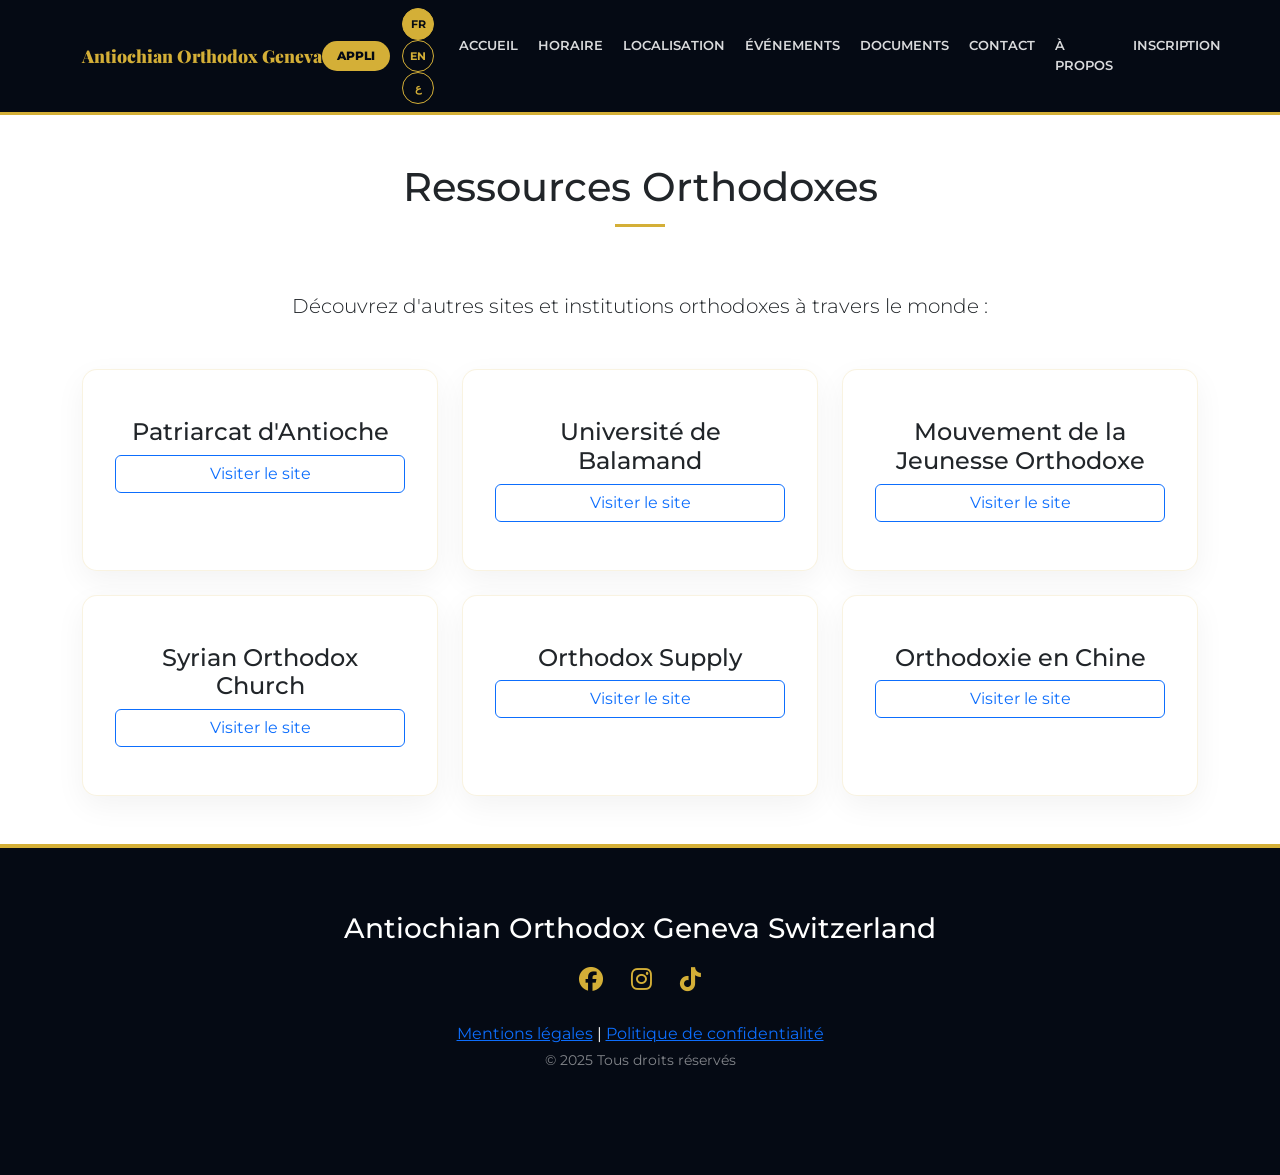
==== apropos.html @ 58ada9dd "feat: Implement PWA installation popup and localization updates - Added a PWA installation popup to " ====
<!DOCTYPE html>
<html lang="fr">
<head>
    <meta charset="UTF-8">
    <meta name="viewport" content="width=device-width, initial-scale=1.0">
    <title data-i18n="about-seo-title">À propos - Église Antiochian Orthodox Geneva Switzerland</title>
    <link href="https://cdn.jsdelivr.net/npm/bootstrap@5.3.2/dist/css/bootstrap.min.css" rel="stylesheet">
    <link rel="stylesheet" href="https://cdnjs.cloudflare.com/ajax/libs/font-awesome/6.4.2/css/all.min.css">
    <link rel="stylesheet" href="style.css">
    <meta name="apple-mobile-web-app-capable" content="yes">
    <meta name="apple-mobile-web-app-status-bar-style" content="black-translucent">
    <meta name="apple-mobile-web-app-title" content="Antioch GVA">
    <link rel="apple-touch-icon" href="logo.png">
    <link rel="apple-touch-startup-image" href="logo.png">
    <link rel="manifest" href="manifest.json">
</head>
<body>
    <div id="installPopup" class="install-popup">
        <div class="popup-content">
            <span class="popup-close" id="closePopup">&times;</span>
            <img src="logo.png" alt="Logo" class="popup-icon">
            <h2 class="popup-title" data-i18n="popup-title">Installer l'application</h2>
            <p class="popup-text" data-i18n="popup-text">Installez l'appli sur votre écran d'accueil...</p>
            <button class="btn-install-now" id="startInstall" data-i18n="popup-btn">Installer maintenant</button>
        </div>
    </div>
<!-- Navbar -->
<nav class="navbar navbar-expand-lg navbar-dark sticky-top">
    <div class="container">
        <a class="navbar-brand" href="index.html" data-i18n="nav-brand">Antiochian Orthodox <span class="d-none d-sm-inline">Geneva</span></a>
        <div class="nav-controls">
            <button id="btnInstall" class="btn-install-app" data-i18n="install-btn">Appli</button>
            <div class="lang-switcher">
                <button class="lang-btn active-lang" id="btn-fr" onclick="setLang('fr')">FR</button>
                <button class="lang-btn" id="btn-en" onclick="setLang('en')">EN</button>
                <button class="lang-btn" id="btn-ar" onclick="setLang('ar')">ع</button>
            </div>
        </div>
        <button class="navbar-toggler" type="button" data-bs-toggle="collapse" data-bs-target="#navbarMenu">
            <span class="navbar-toggler-icon"></span>
        </button>
        <div class="collapse navbar-collapse" id="navbarMenu">
            <ul class="navbar-nav ms-auto">
                <li class="nav-item"><a class="nav-link" href="index.html" data-i18n="nav-home">Accueil</a></li>
                <li class="nav-item"><a class="nav-link" href="horaire.html" data-i18n="nav-schedule">Horaire</a></li>
                <li class="nav-item"><a class="nav-link" href="localisation.html" data-i18n="nav-location">Localisation</a></li>
                <li class="nav-item"><a class="nav-link" href="evenement.html" data-i18n="nav-events">Événements</a></li>
                <li class="nav-item"><a class="nav-link" href="documents.php" data-i18n="nav-docs">Documents</a></li>
                <li class="nav-item"><a class="nav-link" href="contact.html" data-i18n="nav-contact">Contact</a></li>
                <li class="nav-item"><a class="nav-link" href="apropos.html" data-i18n="nav-about">À propos</a></li>
                <li class="nav-item"><a class="nav-link" href="InscrivezVous.html" data-i18n="nav-register">Inscription</a></li>
            </ul>
        </div>
    </div>
</nav>

    <main class="container py-5">
        <h1 class="text-center section-title" data-i18n="about-title">Ressources Orthodoxes</h1>
        <p class="text-center mb-5 lead" data-i18n="about-subtitle">Découvrez d'autres sites et institutions orthodoxes à travers le monde :</p>

        <div class="row g-4 justify-content-center">
            <div class="col-12 col-md-6 col-lg-4">
                <div class="info-card text-center">
                    <h4 data-i18n="about-link1">Patriarcat d'Antioche</h4>
                    <a href="https://www.antiochian.org/home" target="_blank" class="btn btn-outline-primary w-100" data-i18n="about-visit">Visiter le site</a>
                </div>
            </div>
            <div class="col-12 col-md-6 col-lg-4">
                <div class="info-card text-center">
                    <h4 data-i18n="about-link2">Université de Balamand</h4>
                    <a href="https://www.balamand.edu.lb/home/Pages/default.aspx" target="_blank" class="btn btn-outline-primary w-100" data-i18n="about-visit">Visiter le site</a>
                </div>
            </div>
            <div class="col-12 col-md-6 col-lg-4">
                <div class="info-card text-center">
                    <h4 data-i18n="about-link3">Mouvement de la Jeunesse Orthodoxe</h4>
                    <a href="http://www.ortmtlb.org.lb/" target="_blank" class="btn btn-outline-primary w-100" data-i18n="about-visit">Visiter le site</a>
                </div>
            </div>
            <div class="col-12 col-md-6 col-lg-4">
                <div class="info-card text-center">
                    <h4 data-i18n="about-link4">Syrian Orthodox Church</h4>
                    <a href="https://syrianorthodoxchurch.org/" target="_blank" class="btn btn-outline-primary w-100" data-i18n="about-visit">Visiter le site</a>
                </div>
            </div>
            <div class="col-12 col-md-6 col-lg-4">
                <div class="info-card text-center">
                    <h4 data-i18n="about-link5">Orthodox Supply</h4>
                    <a href="https://orthodoxsupply.com/" target="_blank" class="btn btn-outline-primary w-100" data-i18n="about-visit">Visiter le site</a>
                </div>
            </div>
            <div class="col-12 col-md-6 col-lg-4">
                <div class="info-card text-center">
                    <h4 data-i18n="about-link6">Orthodoxie en Chine</h4>
                    <a href="http://www.chinese.orthodoxy.ru/ENGLISH/chinaE.htm" target="_blank" class="btn btn-outline-primary w-100" data-i18n="about-visit">Visiter le site</a>
                </div>
            </div>
        </div>
    </main>

<footer class="text-center">
    <div class="container">
        <div class="row">
            <div class="col-12 mb-4">
                <h3 class="text-white mb-3" data-i18n="footer-title">Antiochian Orthodox Geneva Switzerland</h3>
                <div class="social-icons">
                    <a href="https://m.facebook.com/share/p/16q4RCaz4V/?mibextid=wwXIfr&wtsid=rdr_0NXitAsiyx5FxvxpR" target="_blank"><i class="fab fa-facebook"></i></a>
                    <a href="https://www.instagram.com/antioch_geneve?igsh=ZjM0MW9qY2VpeDNh" target="_blank"><i class="fab fa-instagram"></i></a>
                    <a href="https://www.tiktok.com/@user1045672728666" target="_blank"><i class="fab fa-tiktok"></i></a>
                </div>
            </div>
            <div class="col-12 mb-4">
                <p class="mb-1">
                    <a href="mentions-legales.html" data-i18n="footer-legal">Mentions légales</a> |
                    <a href="politique-confidentialite.html" data-i18n="footer-privacy">Politique de confidentialité</a>
                </p>
                <p class="small text-white-50" data-i18n="footer-copyright">&copy; 2025 Tous droits réservés</p>
            </div>
        </div>
    </div>
</footer>

<script src="https://cdn.jsdelivr.net/npm/bootstrap@5.3.2/dist/js/bootstrap.bundle.min.js"></script>
<script src="script.js"></script>
    <script>
      if ('serviceWorker' in navigator) {
        navigator.serviceWorker.register('sw.js');
      }
    </script>
</body>
</html>
---- style.css ----
@import url('https://fonts.googleapis.com/css2?family=Montserrat:wght@300;400;700;900&family=Playfair+Display:wght@400;700;900&display=swap');

:root {
    --primary-color: #050a14;
    --gold-color: #D4AF37;
    --gold-bright: #FFD700;
    --ivory-bg: #fdfaf5;
    --text-dark: #1a1a1a;
    --transition-3d: all 0.2s ease;
}

/* ===== Curseur Royal ===== */
body, a, button, .nav-link, .btn {
    cursor: url('data:image/svg+xml;utf8,<svg xmlns="http://www.w3.org/2000/svg" width="20" height="20" viewBox="0 0 24 24" fill="%23D4AF37"><path d="M11 2h2v7h7v2h-7v11h-2v-11h-7v-2h7V2z"/></svg>'), auto !important;
}

body {
    background-color: #ffffff;
    font-family: 'Montserrat', sans-serif;
    margin: 0; padding: 0;
}

/* ===== Navigation de Luxe (Fixe et Stable) ===== */
.navbar {
    background: var(--primary-color) !important;
    border-bottom: 3px solid var(--gold-color);
    padding: 0.5rem 0;
    min-height: 85px;
    z-index: 1000;
}

.navbar .container {
    display: flex;
    align-items: center;
    justify-content: space-between;
}

.navbar-brand {
    color: var(--gold-color) !important;
    font-family: 'Playfair Display', serif;
    font-weight: 900;
    font-size: 1.1rem;
    margin: 0;
    line-height: 1.2;
    max-width: 50%;
}

/* Contrôles (Langue & Installation) toujours visibles */
.nav-controls {
    display: flex;
    align-items: center;
    gap: 12px;
    order: 2;
    margin-left: auto;
    margin-right: 15px;
}

.lang-btn {
    background: transparent;
    border: 1.5px solid var(--gold-color);
    color: var(--gold-color) !important;
    border-radius: 50%;
    width: 32px; height: 32px;
    font-size: 0.7rem; font-weight: 700;
    display: flex; align-items: center; justify-content: center;
    transition: all 0.2s ease;
    cursor: pointer;
}

.lang-btn.active-lang {
    background: var(--gold-color);
    color: var(--primary-color) !important;
}

/* ===== Pop-up d'Installation PWA ===== */
.install-popup {
    display: none;
    position: fixed;
    top: 0; left: 0; width: 100%; height: 100%;
    background: rgba(5, 10, 20, 0.85);
    backdrop-filter: blur(8px);
    z-index: 2000;
    align-items: center;
    justify-content: center;
    padding: 20px;
}

.popup-content {
    background: white;
    width: 100%;
    max-width: 450px;
    border-radius: 25px;
    padding: 2.5rem;
    position: relative;
    text-align: center;
    box-shadow: 0 30px 60px rgba(0,0,0,0.5);
    animation: popupFade 0.4s ease;
}

@keyframes popupFade { from { opacity: 0; transform: scale(0.9); } to { opacity: 1; transform: scale(1); } }

.popup-close {
    position: absolute;
    top: 20px; right: 20px;
    font-size: 1.5rem;
    color: #ccc;
    cursor: pointer;
    transition: 0.2s;
}

.popup-close:hover { color: var(--gold-color); }

.popup-icon {
    width: 80px; height: 80px;
    border-radius: 20px;
    margin-bottom: 1.5rem;
    box-shadow: 0 10px 20px rgba(0,0,0,0.1);
}

.popup-title { font-family: 'Playfair Display', serif; font-weight: 800; margin-bottom: 1rem; color: var(--primary-color); }

.popup-text { font-size: 0.95rem; color: #555; line-height: 1.6; margin-bottom: 2rem; }

.btn-install-now {
    background: var(--primary-color);
    color: var(--gold-color);
    border: none;
    border-radius: 50px;
    padding: 1rem 2rem;
    font-weight: 800;
    text-transform: uppercase;
    width: 100%;
    transition: 0.3s;
}

.btn-install-now:hover { background: var(--gold-color); color: var(--primary-color); transform: translateY(-3px); }

/* Menu Uniforme */
.btn-install-app {
    background: var(--gold-color) !important;
    color: var(--primary-color) !important;
    border: none;
    border-radius: 50px;
    padding: 6px 15px;
    font-size: 0.75rem;
    font-weight: 800;
    text-transform: uppercase;
    display: block !important; /* Toujours visible comme demandé */
}

.navbar-toggler { order: 3; border-color: rgba(212, 175, 55, 0.5) !important; }

.navbar-collapse {
    order: 4;
    width: 100%;
}

.nav-link {
    color: rgba(255,255,255,0.85) !important;
    font-size: 0.82rem;
    font-weight: 600;
    text-transform: uppercase;
    padding: 12px 10px !important;
    transition: 0.2s;
}

.nav-link.active { color: var(--gold-color) !important; }

/* ===== Carrousel (Restauré EXACTEMENT comme avant) ===== */
.carousel {
    background: #000;
    border-bottom: 4px solid var(--gold-color);
}

.carousel-item img {
    height: 600px;
    object-fit: contain;
    width: 100%;
    background: #000;
}

@media (max-width: 768px) {
    .carousel-item img { height: 350px; }
    .navbar-brand { font-size: 0.9rem; }
}

/* ===== Info Cards 3D Léger ===== */
.info-card {
    background: #fff;
    border-radius: 15px;
    padding: 3rem 2rem;
    border: 1px solid rgba(212, 175, 55, 0.15);
    transition: var(--transition-3d);
    height: 100%;
    transform-style: preserve-3d;
    box-shadow: 0 10px 30px rgba(0,0,0,0.05);
}

.info-card:hover { transform: translateY(-5px) rotateX(4deg) rotateY(-4deg); border-color: var(--gold-color); }

/* Formulaires Inscription / Contact */
.registration-container, .bg-white.p-4.p-md-5.rounded.shadow-sm.border {
    background: var(--ivory-bg) !important;
    border: 1px solid rgba(212, 175, 55, 0.2) !important;
    border-radius: 20px !important;
}

.section-title { text-align: center; margin-bottom: 4rem; position: relative; padding-bottom: 1rem; }
.section-title::after { content: ''; position: absolute; bottom: 0; left: 50%; transform: translateX(-50%); width: 50px; height: 3px; background: var(--gold-color); }

footer { background: var(--primary-color) !important; border-top: 4px solid var(--gold-color); padding: 4rem 0; color: white; }
.social-icons a { font-size: 1.5rem; margin: 0 12px; color: var(--gold-color) !important; }
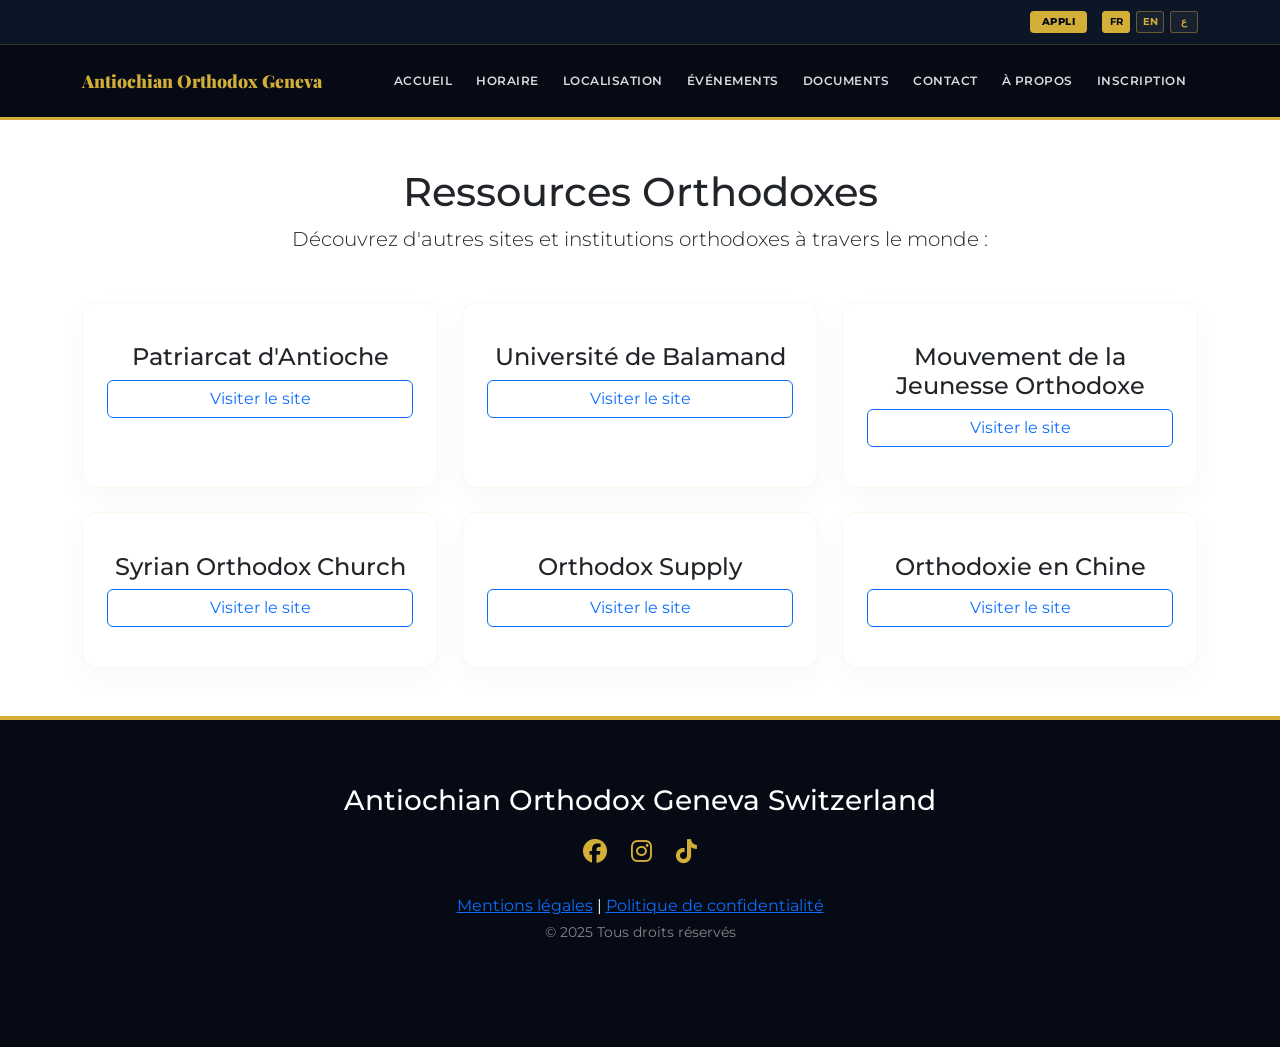
==== commit 276f5db8: "fix: Update service worker cache version and improve fetch strategy; enhance installation popup text" ====
--- a/apropos.html
+++ b/apropos.html
@@ -15,6 +15,16 @@
     <link rel="manifest" href="manifest.json">
 </head>
 <body>
+    <div class="utility-bar">
+        <div class="container">
+            <button id="btnInstall" class="btn-install-app" data-i18n="install-btn">Appli</button>
+            <div class="lang-switcher">
+                <button class="lang-btn active-lang" id="btn-fr" onclick="setLang('fr')">FR</button>
+                <button class="lang-btn" id="btn-en" onclick="setLang('en')">EN</button>
+                <button class="lang-btn" id="btn-ar" onclick="setLang('ar')">ع</button>
+            </div>
+        </div>
+    </div>
     <div id="installPopup" class="install-popup">
         <div class="popup-content">
             <span class="popup-close" id="closePopup">&times;</span>
@@ -28,14 +38,6 @@
 <nav class="navbar navbar-expand-lg navbar-dark sticky-top">
     <div class="container">
         <a class="navbar-brand" href="index.html" data-i18n="nav-brand">Antiochian Orthodox <span class="d-none d-sm-inline">Geneva</span></a>
-        <div class="nav-controls">
-            <button id="btnInstall" class="btn-install-app" data-i18n="install-btn">Appli</button>
-            <div class="lang-switcher">
-                <button class="lang-btn active-lang" id="btn-fr" onclick="setLang('fr')">FR</button>
-                <button class="lang-btn" id="btn-en" onclick="setLang('en')">EN</button>
-                <button class="lang-btn" id="btn-ar" onclick="setLang('ar')">ع</button>
-            </div>
-        </div>
         <button class="navbar-toggler" type="button" data-bs-toggle="collapse" data-bs-target="#navbarMenu">
             <span class="navbar-toggler-icon"></span>
         </button>
--- a/style.css
+++ b/style.css
@@ -2,10 +2,10 @@
 
 :root {
     --primary-color: #050a14;
+    --primary-light: #0d1626;
     --gold-color: #D4AF37;
     --gold-bright: #FFD700;
     --ivory-bg: #fdfaf5;
-    --text-dark: #1a1a1a;
     --transition-3d: all 0.2s ease;
 }
 
@@ -14,25 +14,63 @@
     cursor: url('data:image/svg+xml;utf8,<svg xmlns="http://www.w3.org/2000/svg" width="20" height="20" viewBox="0 0 24 24" fill="%23D4AF37"><path d="M11 2h2v7h7v2h-7v11h-2v-11h-7v-2h7V2z"/></svg>'), auto !important;
 }
 
-body {
-    background-color: #ffffff;
-    font-family: 'Montserrat', sans-serif;
-    margin: 0; padding: 0;
+body { background-color: #ffffff; font-family: 'Montserrat', sans-serif; margin: 0; padding: 0; }
+
+/* ===== BARRE D'UTILITAIRES (TOP BAR) - TOUJOURS PRÉSENTE ===== */
+.utility-bar {
+    background: var(--primary-light);
+    border-bottom: 1px solid rgba(212, 175, 55, 0.2);
+    padding: 8px 0;
+    min-height: 45px;
+    display: flex;
+    align-items: center;
 }
 
-/* ===== Navigation de Luxe (Fixe et Stable) ===== */
+.utility-bar .container {
+    display: flex;
+    justify-content: flex-end;
+    align-items: center;
+    gap: 15px;
+}
+
+.btn-install-app {
+    background: var(--gold-color);
+    color: var(--primary-color) !important;
+    border: none;
+    border-radius: 4px;
+    padding: 3px 12px;
+    font-size: 0.65rem;
+    font-weight: 800;
+    text-transform: uppercase;
+    letter-spacing: 0.5px;
+    transition: 0.3s;
+    text-decoration: none;
+}
+
+.btn-install-app:hover { background: white; transform: translateY(-1px); }
+
+.lang-switcher { display: flex; gap: 6px; }
+
+.lang-btn {
+    background: rgba(255,255,255,0.05);
+    border: 1px solid rgba(212, 175, 55, 0.4);
+    color: var(--gold-color) !important;
+    border-radius: 3px;
+    width: 28px; height: 22px;
+    font-size: 0.6rem; font-weight: 700;
+    display: flex; align-items: center; justify-content: center;
+    transition: 0.2s;
+    cursor: pointer;
+}
+
+.lang-btn.active-lang { background: var(--gold-color); color: var(--primary-color) !important; border-color: var(--gold-color); }
+
+/* ===== MENU DE NAVIGATION PRINCIPAL ===== */
 .navbar {
     background: var(--primary-color) !important;
     border-bottom: 3px solid var(--gold-color);
-    padding: 0.5rem 0;
-    min-height: 85px;
-    z-index: 1000;
-}
-
-.navbar .container {
-    display: flex;
-    align-items: center;
-    justify-content: space-between;
+    min-height: 75px;
+    padding: 0;
 }
 
 .navbar-brand {
@@ -40,46 +78,27 @@
     font-family: 'Playfair Display', serif;
     font-weight: 900;
     font-size: 1.1rem;
-    margin: 0;
-    line-height: 1.2;
-    max-width: 50%;
 }
 
-/* Contrôles (Langue & Installation) toujours visibles */
-.nav-controls {
-    display: flex;
-    align-items: center;
-    gap: 12px;
-    order: 2;
-    margin-left: auto;
-    margin-right: 15px;
+.nav-link {
+    color: rgba(255,255,255,0.85) !important;
+    font-size: 0.75rem;
+    font-weight: 600;
+    text-transform: uppercase;
+    padding: 10px 12px !important;
+    letter-spacing: 0.5px;
 }
 
-.lang-btn {
-    background: transparent;
-    border: 1.5px solid var(--gold-color);
-    color: var(--gold-color) !important;
-    border-radius: 50%;
-    width: 32px; height: 32px;
-    font-size: 0.7rem; font-weight: 700;
-    display: flex; align-items: center; justify-content: center;
-    transition: all 0.2s ease;
-    cursor: pointer;
-}
-
-.lang-btn.active-lang {
-    background: var(--gold-color);
-    color: var(--primary-color) !important;
-}
+.nav-link.active { color: var(--gold-color) !important; }
 
 /* ===== Pop-up d'Installation PWA ===== */
 .install-popup {
     display: none;
     position: fixed;
     top: 0; left: 0; width: 100%; height: 100%;
-    background: rgba(5, 10, 20, 0.85);
-    backdrop-filter: blur(8px);
-    z-index: 2000;
+    background: rgba(5, 10, 20, 0.9);
+    backdrop-filter: blur(10px);
+    z-index: 9999;
     align-items: center;
     justify-content: center;
     padding: 20px;
@@ -87,126 +106,32 @@
 
 .popup-content {
     background: white;
-    width: 100%;
-    max-width: 450px;
-    border-radius: 25px;
+    width: 100%; max-width: 400px;
+    border-radius: 20px;
     padding: 2.5rem;
     position: relative;
     text-align: center;
     box-shadow: 0 30px 60px rgba(0,0,0,0.5);
-    animation: popupFade 0.4s ease;
 }
 
-@keyframes popupFade { from { opacity: 0; transform: scale(0.9); } to { opacity: 1; transform: scale(1); } }
-
-.popup-close {
-    position: absolute;
-    top: 20px; right: 20px;
-    font-size: 1.5rem;
-    color: #ccc;
-    cursor: pointer;
-    transition: 0.2s;
+.popup-close { position: absolute; top: 15px; right: 15px; font-size: 1.5rem; color: #ccc; cursor: pointer; }
+.popup-icon { width: 70px; height: 70px; border-radius: 15px; margin-bottom: 1.5rem; }
+.popup-title { font-family: 'Playfair Display', serif; font-weight: 800; color: var(--primary-color); margin-bottom: 1rem; }
+.popup-text { font-size: 0.85rem; color: #555; line-height: 1.6; margin-bottom: 2rem; }
+.btn-install-now {
+    background: var(--primary-color); color: var(--gold-color); border: none; border-radius: 50px;
+    padding: 0.8rem 2rem; font-weight: 800; text-transform: uppercase; width: 100%; transition: 0.3s;
 }
 
-.popup-close:hover { color: var(--gold-color); }
-
-.popup-icon {
-    width: 80px; height: 80px;
-    border-radius: 20px;
-    margin-bottom: 1.5rem;
-    box-shadow: 0 10px 20px rgba(0,0,0,0.1);
+@media (max-width: 991px) {
+    .utility-bar .container { justify-content: center; gap: 20px; }
+    .navbar-brand { font-size: 0.95rem; }
+    .navbar-collapse { background: var(--primary-color); padding: 20px; margin-top: 10px; border-radius: 10px; }
 }
 
-.popup-title { font-family: 'Playfair Display', serif; font-weight: 800; margin-bottom: 1rem; color: var(--primary-color); }
-
-.popup-text { font-size: 0.95rem; color: #555; line-height: 1.6; margin-bottom: 2rem; }
-
-.btn-install-now {
-    background: var(--primary-color);
-    color: var(--gold-color);
-    border: none;
-    border-radius: 50px;
-    padding: 1rem 2rem;
-    font-weight: 800;
-    text-transform: uppercase;
-    width: 100%;
-    transition: 0.3s;
-}
-
-.btn-install-now:hover { background: var(--gold-color); color: var(--primary-color); transform: translateY(-3px); }
-
-/* Menu Uniforme */
-.btn-install-app {
-    background: var(--gold-color) !important;
-    color: var(--primary-color) !important;
-    border: none;
-    border-radius: 50px;
-    padding: 6px 15px;
-    font-size: 0.75rem;
-    font-weight: 800;
-    text-transform: uppercase;
-    display: block !important; /* Toujours visible comme demandé */
-}
-
-.navbar-toggler { order: 3; border-color: rgba(212, 175, 55, 0.5) !important; }
-
-.navbar-collapse {
-    order: 4;
-    width: 100%;
-}
-
-.nav-link {
-    color: rgba(255,255,255,0.85) !important;
-    font-size: 0.82rem;
-    font-weight: 600;
-    text-transform: uppercase;
-    padding: 12px 10px !important;
-    transition: 0.2s;
-}
-
-.nav-link.active { color: var(--gold-color) !important; }
-
-/* ===== Carrousel (Restauré EXACTEMENT comme avant) ===== */
-.carousel {
-    background: #000;
-    border-bottom: 4px solid var(--gold-color);
-}
-
-.carousel-item img {
-    height: 600px;
-    object-fit: contain;
-    width: 100%;
-    background: #000;
-}
-
-@media (max-width: 768px) {
-    .carousel-item img { height: 350px; }
-    .navbar-brand { font-size: 0.9rem; }
-}
-
-/* ===== Info Cards 3D Léger ===== */
-.info-card {
-    background: #fff;
-    border-radius: 15px;
-    padding: 3rem 2rem;
-    border: 1px solid rgba(212, 175, 55, 0.15);
-    transition: var(--transition-3d);
-    height: 100%;
-    transform-style: preserve-3d;
-    box-shadow: 0 10px 30px rgba(0,0,0,0.05);
-}
-
-.info-card:hover { transform: translateY(-5px) rotateX(4deg) rotateY(-4deg); border-color: var(--gold-color); }
-
-/* Formulaires Inscription / Contact */
-.registration-container, .bg-white.p-4.p-md-5.rounded.shadow-sm.border {
-    background: var(--ivory-bg) !important;
-    border: 1px solid rgba(212, 175, 55, 0.2) !important;
-    border-radius: 20px !important;
-}
-
-.section-title { text-align: center; margin-bottom: 4rem; position: relative; padding-bottom: 1rem; }
-.section-title::after { content: ''; position: absolute; bottom: 0; left: 50%; transform: translateX(-50%); width: 50px; height: 3px; background: var(--gold-color); }
-
-footer { background: var(--primary-color) !important; border-top: 4px solid var(--gold-color); padding: 4rem 0; color: white; }
-.social-icons a { font-size: 1.5rem; margin: 0 12px; color: var(--gold-color) !important; }
+/* Autres styles */
+.info-card { background: #fff; border-radius: 15px; padding: 2.5rem 1.5rem; border: 1px solid rgba(212, 175, 55, 0.1); height: 100%; box-shadow: 0 10px 30px rgba(0,0,0,0.03); }
+.carousel-item img { height: 600px; object-fit: contain; background: #000; }
+@media (max-width: 768px) { .carousel-item img { height: 350px; } }
+footer { background: var(--primary-color) !important; padding: 4rem 0; border-top: 4px solid var(--gold-color); color: white; }
+.social-icons a { font-size: 1.5rem; margin: 0 10px; color: var(--gold-color) !important; }
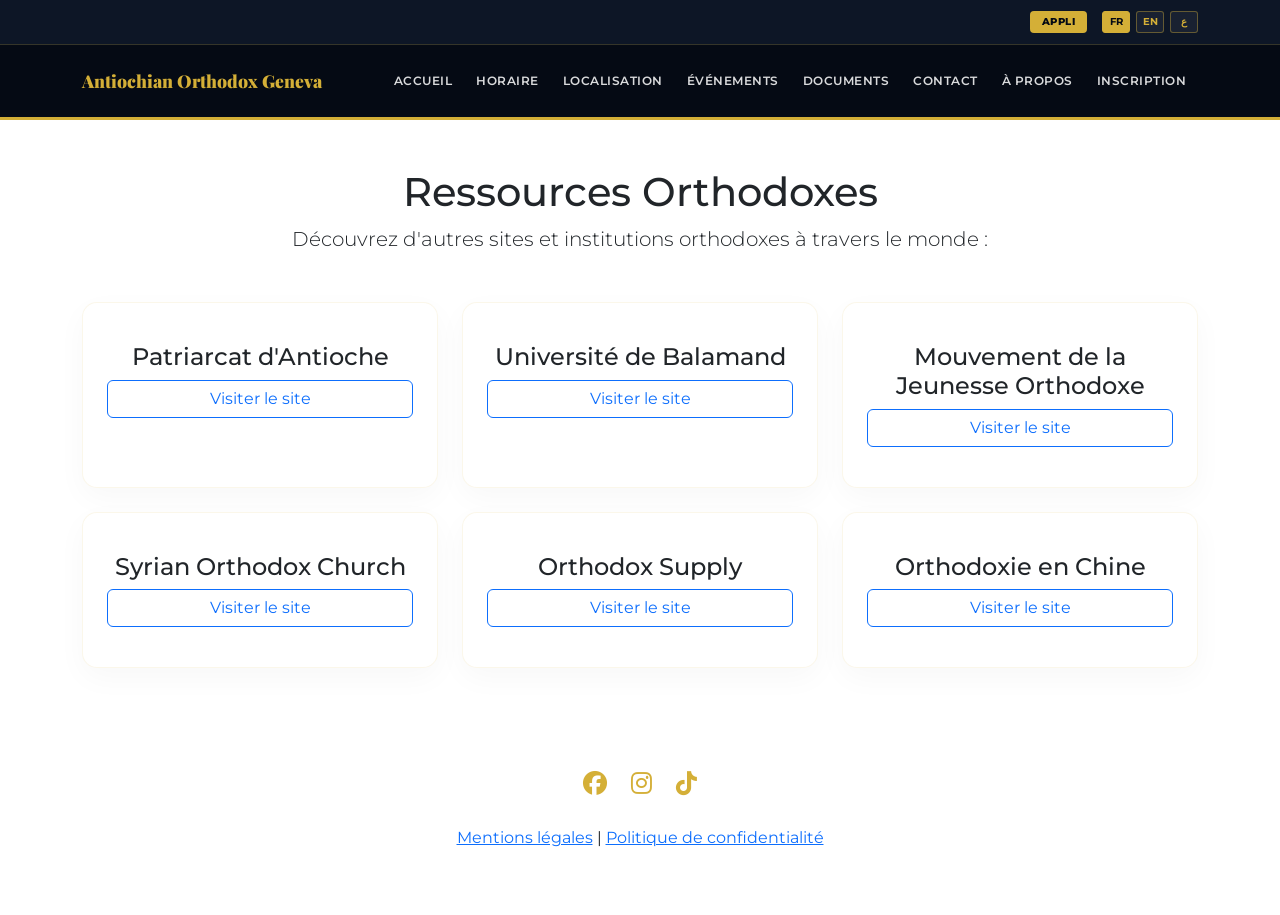
==== commit 47e195c9: "feat: Add bottom navigation bar for improved accessibility and navigation; implement styles for PWA " ====
--- a/apropos.html
+++ b/apropos.html
@@ -122,6 +122,29 @@
     </div>
 </footer>
 
+    <nav class="app-bottom-nav">
+        <a href="index.html" class="tab-item">
+            <i class="fas fa-home"></i>
+            <span data-i18n="nav-home">Accueil</span>
+        </a>
+        <a href="horaire.html" class="tab-item">
+            <i class="fas fa-clock"></i>
+            <span data-i18n="nav-schedule">Horaire</span>
+        </a>
+        <a href="localisation.html" class="tab-item">
+            <i class="fas fa-map-marker-alt"></i>
+            <span data-i18n="nav-location">Lieu</span>
+        </a>
+        <a href="contact.html" class="tab-item">
+            <i class="fas fa-envelope"></i>
+            <span data-i18n="nav-contact">Contact</span>
+        </a>
+        <a href="InscrivezVous.html" class="tab-item">
+            <i class="fas fa-user-plus"></i>
+            <span data-i18n="nav-register">Adhésion</span>
+        </a>
+    </nav>
+
 <script src="https://cdn.jsdelivr.net/npm/bootstrap@5.3.2/dist/js/bootstrap.bundle.min.js"></script>
 <script src="script.js"></script>
     <script>
--- a/style.css
+++ b/style.css
@@ -133,5 +133,71 @@
 .info-card { background: #fff; border-radius: 15px; padding: 2.5rem 1.5rem; border: 1px solid rgba(212, 175, 55, 0.1); height: 100%; box-shadow: 0 10px 30px rgba(0,0,0,0.03); }
 .carousel-item img { height: 600px; object-fit: contain; background: #000; }
 @media (max-width: 768px) { .carousel-item img { height: 350px; } }
-footer { background: var(--primary-color) !important; padding: 4rem 0; border-top: 4px solid var(--gold-color); color: white; }
+/* ===== MODE APPLICATION NATIVE (PWA ONLY) ===== */
+.app-bottom-nav {
+    display: none; /* Caché sur le site web */
+}
+
+@media (display-mode: standalone), (display-mode: fullscreen) {
+    /* Cacher les éléments du site web */
+    .utility-bar { display: none !important; }
+    .navbar-toggler { display: none !important; }
+    
+    /* Transformer la navbar du haut en Header d'Appli */
+    .navbar {
+        min-height: 60px !important;
+        height: 60px !important;
+        position: fixed;
+        top: 0; width: 100%;
+        justify-content: center;
+    }
+    
+    .navbar-brand {
+        margin: 0 auto !important;
+        font-size: 1rem !important;
+        text-align: center;
+    }
+    
+    .navbar-nav { display: none !important; } /* On cache le menu du haut */
+
+    /* Espacement pour le contenu */
+    body {
+        padding-top: 60px;
+        padding-bottom: 80px; /* Espace pour la barre du bas */
+    }
+
+    /* Afficher la barre de navigation basse (Tab Bar) */
+    .app-bottom-nav {
+        display: flex;
+        position: fixed;
+        bottom: 0; left: 0; width: 100%;
+        background: var(--primary-color);
+        border-top: 2px solid var(--gold-color);
+        height: 70px;
+        z-index: 9999;
+        justify-content: space-around;
+        align-items: center;
+        padding-bottom: env(safe-area-inset-bottom); /* Support iPhone notch */
+        box-shadow: 0 -5px 20px rgba(0,0,0,0.3);
+    }
+
+    .tab-item {
+        color: rgba(255,255,255,0.6);
+        text-decoration: none;
+        display: flex;
+        flex-direction: column;
+        align-items: center;
+        font-size: 0.65rem;
+        font-weight: 700;
+        text-transform: uppercase;
+        gap: 5px;
+        transition: 0.2s;
+    }
+
+    .tab-item i { font-size: 1.3rem; }
+    .tab-item.active { color: var(--gold-color); }
+    
+    /* Optimisation des cartes pour l'appli */
+    .info-card { border-radius: 20px; box-shadow: 0 5px 15px rgba(0,0,0,0.05); }
+}
 .social-icons a { font-size: 1.5rem; margin: 0 10px; color: var(--gold-color) !important; }
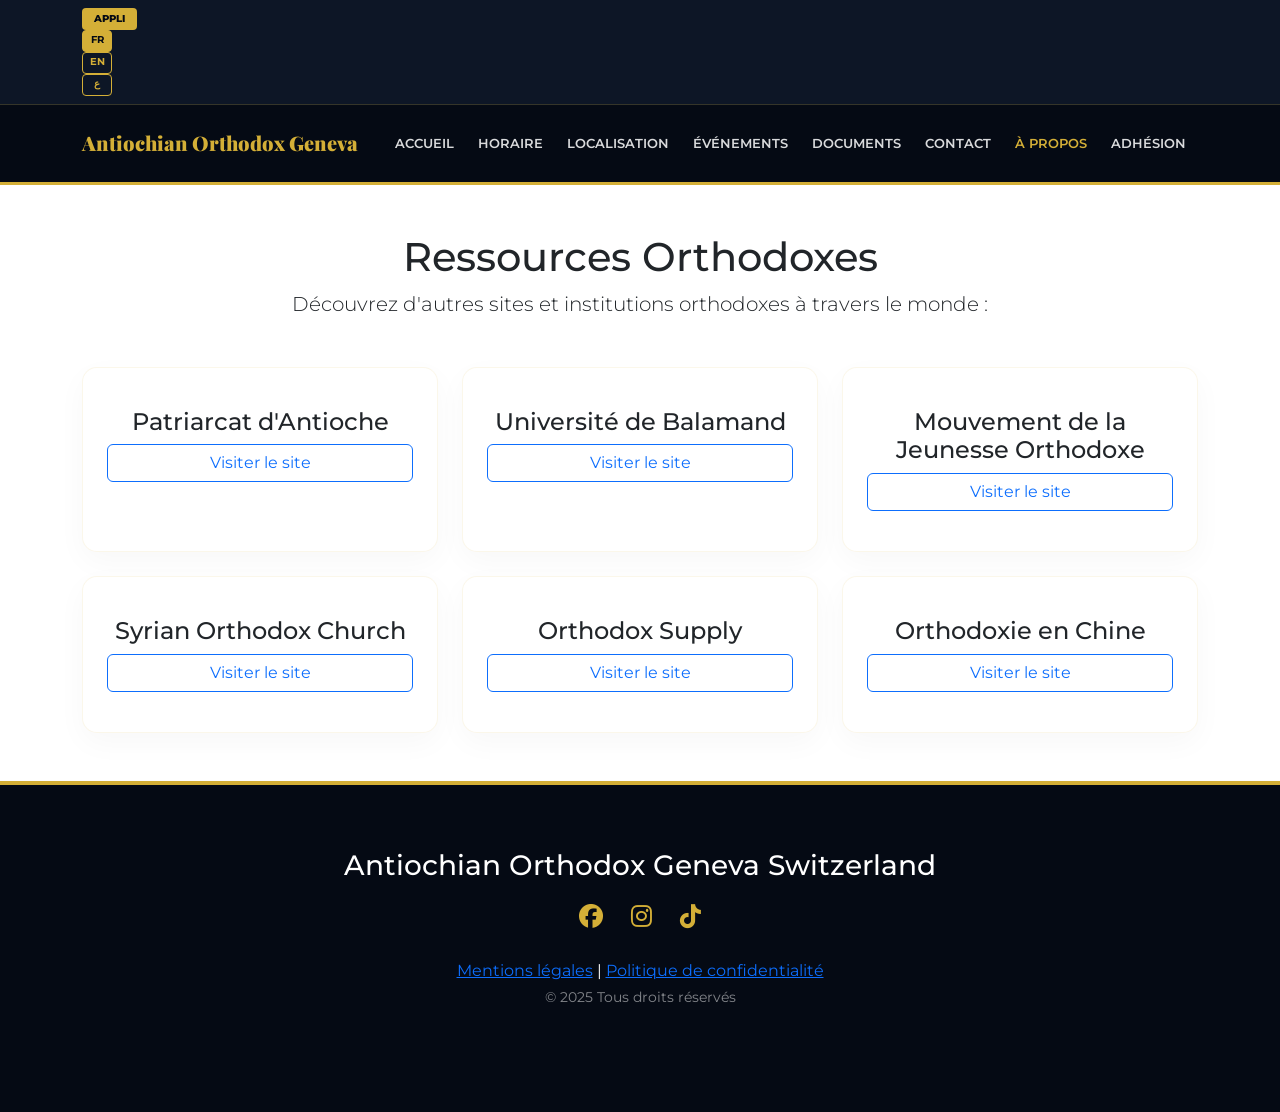
==== commit df5fdf5c: "Remove installation popup from multiple pages and update installation instructions in script.js for " ====
--- a/apropos.html
+++ b/apropos.html
@@ -23,15 +23,6 @@
                 <button class="lang-btn" id="btn-en" onclick="setLang('en')">EN</button>
                 <button class="lang-btn" id="btn-ar" onclick="setLang('ar')">ع</button>
             </div>
-        </div>
-    </div>
-    <div id="installPopup" class="install-popup">
-        <div class="popup-content">
-            <span class="popup-close" id="closePopup">&times;</span>
-            <img src="logo.png" alt="Logo" class="popup-icon">
-            <h2 class="popup-title" data-i18n="popup-title">Installer l'application</h2>
-            <p class="popup-text" data-i18n="popup-text">Installez l'appli sur votre écran d'accueil...</p>
-            <button class="btn-install-now" id="startInstall" data-i18n="popup-btn">Installer maintenant</button>
         </div>
     </div>
 <!-- Navbar -->
--- a/style.css
+++ b/style.css
@@ -6,198 +6,75 @@
     --gold-color: #D4AF37;
     --gold-bright: #FFD700;
     --ivory-bg: #fdfaf5;
+    --app-paper: #f9f7f0; /* Couleur parchemin pour l'appli */
     --transition-3d: all 0.2s ease;
 }
 
-/* ===== Curseur Royal ===== */
-body, a, button, .nav-link, .btn {
-    cursor: url('data:image/svg+xml;utf8,<svg xmlns="http://www.w3.org/2000/svg" width="20" height="20" viewBox="0 0 24 24" fill="%23D4AF37"><path d="M11 2h2v7h7v2h-7v11h-2v-11h-7v-2h7V2z"/></svg>'), auto !important;
-}
+/* ===== STYLE SITE WEB (STANDARD) ===== */
+body { background-color: #ffffff; font-family: 'Montserrat', sans-serif; margin: 0; padding: 0; }
+.utility-bar { background: var(--primary-light); border-bottom: 1px solid rgba(212, 175, 55, 0.2); padding: 8px 0; display: flex; align-items: center; }
+.navbar { background: var(--primary-color) !important; border-bottom: 3px solid var(--gold-color); min-height: 80px; display: flex; align-items: center; }
+.app-bottom-nav { display: none; } /* Invisible sur le web */
 
-body { background-color: #ffffff; font-family: 'Montserrat', sans-serif; margin: 0; padding: 0; }
-
-/* ===== BARRE D'UTILITAIRES (TOP BAR) - TOUJOURS PRÉSENTE ===== */
-.utility-bar {
-    background: var(--primary-light);
-    border-bottom: 1px solid rgba(212, 175, 55, 0.2);
-    padding: 8px 0;
-    min-height: 45px;
-    display: flex;
-    align-items: center;
-}
-
-.utility-bar .container {
-    display: flex;
-    justify-content: flex-end;
-    align-items: center;
-    gap: 15px;
-}
-
-.btn-install-app {
-    background: var(--gold-color);
-    color: var(--primary-color) !important;
-    border: none;
-    border-radius: 4px;
-    padding: 3px 12px;
-    font-size: 0.65rem;
-    font-weight: 800;
-    text-transform: uppercase;
-    letter-spacing: 0.5px;
-    transition: 0.3s;
-    text-decoration: none;
-}
-
-.btn-install-app:hover { background: white; transform: translateY(-1px); }
-
-.lang-switcher { display: flex; gap: 6px; }
-
-.lang-btn {
-    background: rgba(255,255,255,0.05);
-    border: 1px solid rgba(212, 175, 55, 0.4);
-    color: var(--gold-color) !important;
-    border-radius: 3px;
-    width: 28px; height: 22px;
-    font-size: 0.6rem; font-weight: 700;
-    display: flex; align-items: center; justify-content: center;
-    transition: 0.2s;
-    cursor: pointer;
-}
-
-.lang-btn.active-lang { background: var(--gold-color); color: var(--primary-color) !important; border-color: var(--gold-color); }
-
-/* ===== MENU DE NAVIGATION PRINCIPAL ===== */
-.navbar {
-    background: var(--primary-color) !important;
-    border-bottom: 3px solid var(--gold-color);
-    min-height: 75px;
-    padding: 0;
-}
-
-.navbar-brand {
-    color: var(--gold-color) !important;
-    font-family: 'Playfair Display', serif;
-    font-weight: 900;
-    font-size: 1.1rem;
-}
-
-.nav-link {
-    color: rgba(255,255,255,0.85) !important;
-    font-size: 0.75rem;
-    font-weight: 600;
-    text-transform: uppercase;
-    padding: 10px 12px !important;
-    letter-spacing: 0.5px;
-}
-
-.nav-link.active { color: var(--gold-color) !important; }
-
-/* ===== Pop-up d'Installation PWA ===== */
-.install-popup {
-    display: none;
-    position: fixed;
-    top: 0; left: 0; width: 100%; height: 100%;
-    background: rgba(5, 10, 20, 0.9);
-    backdrop-filter: blur(10px);
-    z-index: 9999;
-    align-items: center;
-    justify-content: center;
-    padding: 20px;
-}
-
-.popup-content {
-    background: white;
-    width: 100%; max-width: 400px;
-    border-radius: 20px;
-    padding: 2.5rem;
-    position: relative;
-    text-align: center;
-    box-shadow: 0 30px 60px rgba(0,0,0,0.5);
-}
-
-.popup-close { position: absolute; top: 15px; right: 15px; font-size: 1.5rem; color: #ccc; cursor: pointer; }
-.popup-icon { width: 70px; height: 70px; border-radius: 15px; margin-bottom: 1.5rem; }
-.popup-title { font-family: 'Playfair Display', serif; font-weight: 800; color: var(--primary-color); margin-bottom: 1rem; }
-.popup-text { font-size: 0.85rem; color: #555; line-height: 1.6; margin-bottom: 2rem; }
-.btn-install-now {
-    background: var(--primary-color); color: var(--gold-color); border: none; border-radius: 50px;
-    padding: 0.8rem 2rem; font-weight: 800; text-transform: uppercase; width: 100%; transition: 0.3s;
-}
-
-@media (max-width: 991px) {
-    .utility-bar .container { justify-content: center; gap: 20px; }
-    .navbar-brand { font-size: 0.95rem; }
-    .navbar-collapse { background: var(--primary-color); padding: 20px; margin-top: 10px; border-radius: 10px; }
-}
-
-/* Autres styles */
-.info-card { background: #fff; border-radius: 15px; padding: 2.5rem 1.5rem; border: 1px solid rgba(212, 175, 55, 0.1); height: 100%; box-shadow: 0 10px 30px rgba(0,0,0,0.03); }
-.carousel-item img { height: 600px; object-fit: contain; background: #000; }
-@media (max-width: 768px) { .carousel-item img { height: 350px; } }
-/* ===== MODE APPLICATION NATIVE (PWA ONLY) ===== */
-.app-bottom-nav {
-    display: none; /* Caché sur le site web */
-}
-
+/* ===== SIGNATURE EXCLUSIVE "MODE APPLI" (STANDALONE) ===== */
 @media (display-mode: standalone), (display-mode: fullscreen) {
-    /* Cacher les éléments du site web */
-    .utility-bar { display: none !important; }
-    .navbar-toggler { display: none !important; }
-    
-    /* Transformer la navbar du haut en Header d'Appli */
-    .navbar {
-        min-height: 60px !important;
-        height: 60px !important;
-        position: fixed;
-        top: 0; width: 100%;
-        justify-content: center;
-    }
-    
-    .navbar-brand {
-        margin: 0 auto !important;
-        font-size: 1rem !important;
-        text-align: center;
-    }
-    
-    .navbar-nav { display: none !important; } /* On cache le menu du haut */
-
-    /* Espacement pour le contenu */
     body {
-        padding-top: 60px;
-        padding-bottom: 80px; /* Espace pour la barre du bas */
+        background-color: var(--app-paper) !important; /* Fond parchemin */
+        padding-bottom: 75px !important;
+        padding-top: 60px !important;
     }
 
-    /* Afficher la barre de navigation basse (Tab Bar) */
+    /* Masquer le superflu du Web */
+    .utility-bar, footer, .navbar-toggler, .navbar-nav { display: none !important; }
+
+    /* Header épuré type "App Native" */
+    .navbar {
+        position: fixed !important; top: 0; left: 0; width: 100%;
+        height: 60px !important; min-height: 60px !important;
+        background: var(--primary-color) !important;
+        justify-content: center !important;
+        z-index: 10000;
+    }
+
+    .navbar-brand { font-size: 0.9rem !important; text-align: center; letter-spacing: 1px; margin: 0 !important; }
+
+    /* Barre de Navigation Basse (Tab Bar) Prestigieuse */
     .app-bottom-nav {
-        display: flex;
-        position: fixed;
-        bottom: 0; left: 0; width: 100%;
-        background: var(--primary-color);
-        border-top: 2px solid var(--gold-color);
+        display: flex !important;
+        position: fixed !important; bottom: 0; left: 0; width: 100%;
+        background: var(--primary-color) !important;
+        border-top: 2px solid var(--gold-color) !important;
         height: 70px;
-        z-index: 9999;
+        z-index: 10000;
         justify-content: space-around;
         align-items: center;
-        padding-bottom: env(safe-area-inset-bottom); /* Support iPhone notch */
+        padding-bottom: env(safe-area-inset-bottom);
         box-shadow: 0 -5px 20px rgba(0,0,0,0.3);
     }
 
     .tab-item {
-        color: rgba(255,255,255,0.6);
-        text-decoration: none;
-        display: flex;
-        flex-direction: column;
-        align-items: center;
-        font-size: 0.65rem;
-        font-weight: 700;
-        text-transform: uppercase;
-        gap: 5px;
-        transition: 0.2s;
+        color: rgba(255,255,255,0.5) !important;
+        text-decoration: none !important;
+        display: flex; flex-direction: column; align-items: center;
+        gap: 4px; font-size: 0.6rem !important; font-weight: 700; text-transform: uppercase;
     }
 
-    .tab-item i { font-size: 1.3rem; }
-    .tab-item.active { color: var(--gold-color); }
-    
-    /* Optimisation des cartes pour l'appli */
-    .info-card { border-radius: 20px; box-shadow: 0 5px 15px rgba(0,0,0,0.05); }
+    .tab-item i { font-size: 1.2rem; }
+    .tab-item.active { color: var(--gold-color) !important; }
 }
-.social-icons a { font-size: 1.5rem; margin: 0 10px; color: var(--gold-color) !important; }
+
+/* Styles communs */
+.navbar-brand { color: var(--gold-color) !important; font-family: 'Playfair Display', serif; font-weight: 900; }
+.nav-link { color: rgba(255,255,255,0.85) !important; font-size: 0.8rem; font-weight: 600; text-transform: uppercase; padding: 10px 12px !important; }
+.nav-link.active { color: var(--gold-color) !important; }
+.lang-btn { background: transparent; border: 1px solid var(--gold-color); color: var(--gold-color) !important; border-radius: 4px; width: 30px; height: 22px; font-size: 0.6rem; font-weight: 700; display: flex; align-items: center; justify-content: center; cursor: pointer; }
+.lang-btn.active-lang { background: var(--gold-color); color: var(--primary-color) !important; }
+.registration-container, .bg-white.p-4.p-md-5.rounded.shadow-sm.border { background: var(--ivory-bg) !important; border-radius: 20px; border: 1px solid rgba(212, 175, 55, 0.2) !important; }
+.btn-gold-action { background: var(--gold-color) !important; color: var(--primary-color) !important; border-radius: 50px; font-weight: 800; padding: 1rem 2rem; border: none; text-transform: uppercase; }
+.info-card { background: #fff; border-radius: 15px; padding: 2.5rem 1.5rem; border: 1px solid rgba(212, 175, 55, 0.1); height: 100%; box-shadow: 0 10px 30px rgba(0,0,0,0.03); transition: 0.3s; }
+.info-card:hover { transform: translateY(-5px); border-color: var(--gold-color); }
+.carousel-item img { height: 600px; object-fit: contain; background: #000; }
+@media (max-width: 768px) { .carousel-item img { height: 350px; } .utility-bar .container { justify-content: center; } }
+footer { background: var(--primary-color) !important; padding: 4rem 0; border-top: 4px solid var(--gold-color); color: white; }
+.social-icons a { font-size: 1.5rem; margin: 0 12px; color: var(--gold-color) !important; }
+.btn-install-app { background: var(--gold-color); color: var(--primary-color) !important; border: none; border-radius: 4px; padding: 3px 12px; font-size: 0.65rem; font-weight: 800; text-transform: uppercase; text-decoration: none; }
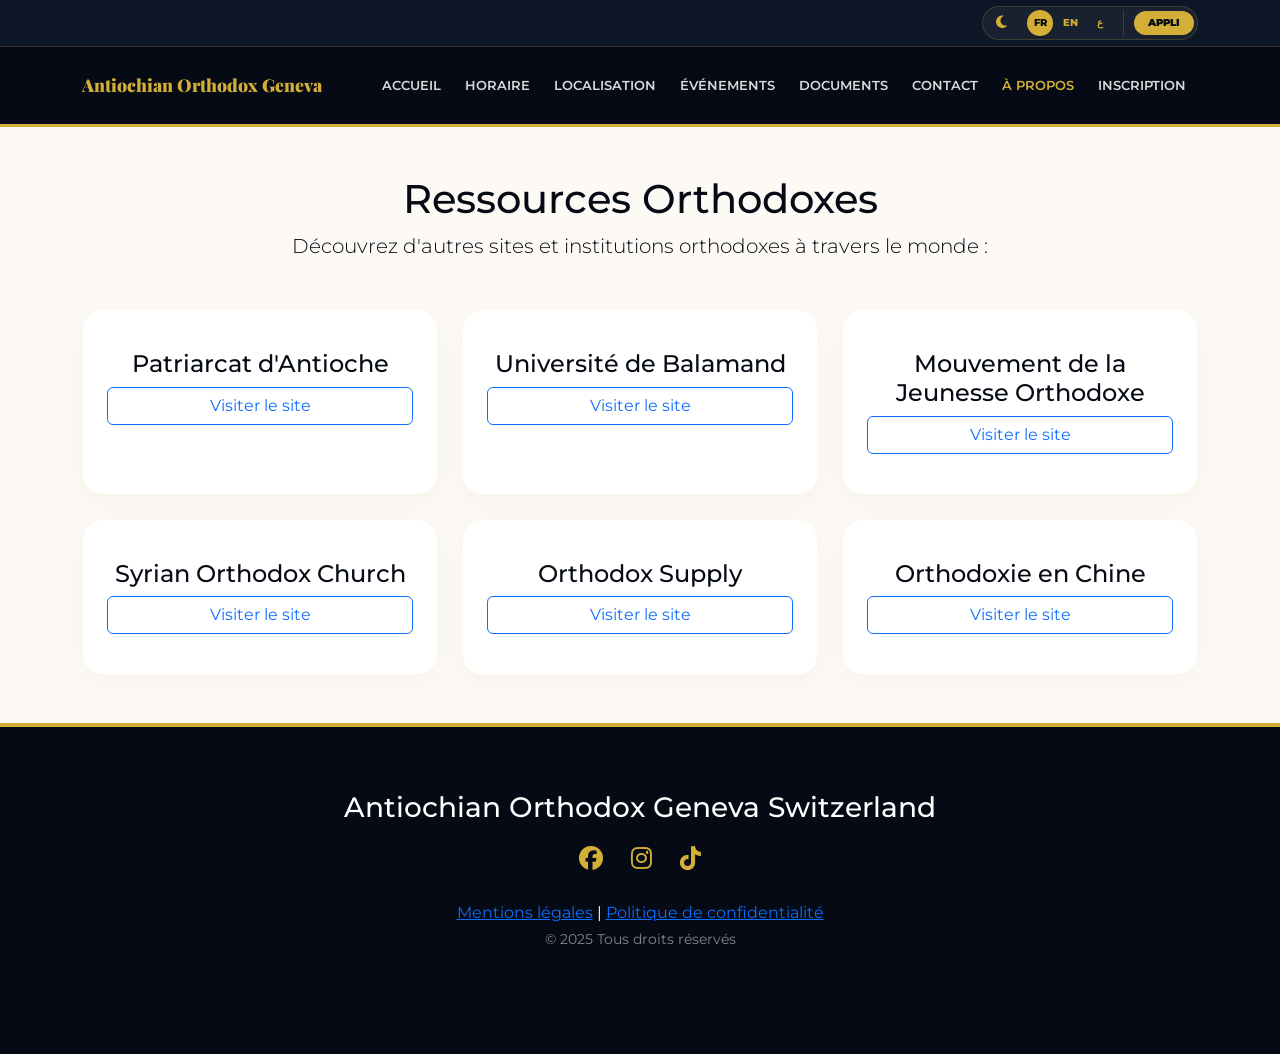
==== commit 1beb3ebc: "feat: Enhance UI with theme toggle and share functionality - Added a theme toggle button to switch b" ====
--- a/apropos.html
+++ b/apropos.html
@@ -7,6 +7,7 @@
     <link href="https://cdn.jsdelivr.net/npm/bootstrap@5.3.2/dist/css/bootstrap.min.css" rel="stylesheet">
     <link rel="stylesheet" href="https://cdnjs.cloudflare.com/ajax/libs/font-awesome/6.4.2/css/all.min.css">
     <link rel="stylesheet" href="style.css">
+    <link rel="icon" type="image/png" href="logo.png">
     <meta name="apple-mobile-web-app-capable" content="yes">
     <meta name="apple-mobile-web-app-status-bar-style" content="black-translucent">
     <meta name="apple-mobile-web-app-title" content="Antioch GVA">
@@ -17,11 +18,16 @@
 <body>
     <div class="utility-bar">
         <div class="container">
-            <button id="btnInstall" class="btn-install-app" data-i18n="install-btn">Appli</button>
-            <div class="lang-switcher">
-                <button class="lang-btn active-lang" id="btn-fr" onclick="setLang('fr')">FR</button>
-                <button class="lang-btn" id="btn-en" onclick="setLang('en')">EN</button>
-                <button class="lang-btn" id="btn-ar" onclick="setLang('ar')">ع</button>
+            <div class="controls-wrapper">
+                <button class="theme-toggle" onclick="toggleTheme()" aria-label="Changer de thème">
+                    <i class="fas fa-moon"></i>
+                </button>
+                <div class="lang-switcher">
+                    <button class="lang-btn active-lang" id="btn-fr" onclick="setLang('fr')">FR</button>
+                    <button class="lang-btn" id="btn-en" onclick="setLang('en')">EN</button>
+                    <button class="lang-btn" id="btn-ar" onclick="setLang('ar')">ع</button>
+                </div>
+                <button id="btnInstall" class="btn-install-app" data-i18n="install-btn">Appli</button>
             </div>
         </div>
     </div>
@@ -40,7 +46,7 @@
                 <li class="nav-item"><a class="nav-link" href="evenement.html" data-i18n="nav-events">Événements</a></li>
                 <li class="nav-item"><a class="nav-link" href="documents.php" data-i18n="nav-docs">Documents</a></li>
                 <li class="nav-item"><a class="nav-link" href="contact.html" data-i18n="nav-contact">Contact</a></li>
-                <li class="nav-item"><a class="nav-link" href="apropos.html" data-i18n="nav-about">À propos</a></li>
+                <li class="nav-item hide-in-app"><a class="nav-link" href="apropos.html" data-i18n="nav-about">À propos</a></li>
                 <li class="nav-item"><a class="nav-link" href="InscrivezVous.html" data-i18n="nav-register">Inscription</a></li>
             </ul>
         </div>
--- a/style.css
+++ b/style.css
@@ -6,75 +6,128 @@
     --gold-color: #D4AF37;
     --gold-bright: #FFD700;
     --ivory-bg: #fdfaf5;
-    --app-paper: #f9f7f0; /* Couleur parchemin pour l'appli */
-    --transition-3d: all 0.2s ease;
+    --app-paper: #f9f7f0;
+    --text-color: #050a14;
+    --card-bg: #ffffff;
+    --transition-3d: all 0.3s cubic-bezier(0.4, 0, 0.2, 1);
 }
 
-/* ===== STYLE SITE WEB (STANDARD) ===== */
-body { background-color: #ffffff; font-family: 'Montserrat', sans-serif; margin: 0; padding: 0; }
-.utility-bar { background: var(--primary-light); border-bottom: 1px solid rgba(212, 175, 55, 0.2); padding: 8px 0; display: flex; align-items: center; }
-.navbar { background: var(--primary-color) !important; border-bottom: 3px solid var(--gold-color); min-height: 80px; display: flex; align-items: center; }
-.app-bottom-nav { display: none; } /* Invisible sur le web */
+/* Variables Mode Sombre */
+[data-theme="dark"] {
+    --primary-color: #000000;
+    --primary-light: #121212;
+    --gold-color: #D4AF37;
+    --ivory-bg: #1a1a1a;
+    --app-paper: #121212;
+    --text-color: #e0e0e0;
+    --card-bg: #1e1e1e;
+}
 
-/* ===== SIGNATURE EXCLUSIVE "MODE APPLI" (STANDALONE) ===== */
+body { 
+    background-color: var(--ivory-bg); 
+    color: var(--text-color);
+    font-family: 'Montserrat', sans-serif; 
+    margin: 0; padding: 0;
+    transition: background-color 0.5s ease, color 0.5s ease;
+}
+
+/* ===== BARRE D'UTILITAIRES UNIFIÉE ===== */
+.utility-bar {
+    background: var(--primary-light);
+    border-bottom: 1px solid rgba(212, 175, 55, 0.2);
+    padding: 6px 0;
+    min-height: 40px;
+}
+
+.utility-bar .container {
+    display: flex;
+    justify-content: flex-end;
+    align-items: center;
+}
+
+.controls-wrapper {
+    display: flex;
+    align-items: center;
+    background: rgba(255,255,255,0.05);
+    padding: 3px;
+    border-radius: 50px;
+    border: 1px solid rgba(212, 175, 55, 0.2);
+    gap: 10px;
+}
+
+.lang-switcher { display: flex; gap: 4px; padding-right: 10px; border-right: 1px solid rgba(212, 175, 55, 0.2); }
+
+.lang-btn {
+    background: transparent; border: none; color: var(--gold-color) !important;
+    border-radius: 50%; width: 26px; height: 26px; font-size: 0.6rem; font-weight: 800;
+    display: flex; align-items: center; justify-content: center; cursor: pointer;
+}
+
+.lang-btn.active-lang { background: var(--gold-color); color: var(--primary-color) !important; }
+
+.btn-install-app {
+    background: var(--gold-color); color: var(--primary-color) !important;
+    border: none; border-radius: 50px; padding: 4px 14px;
+    font-size: 0.65rem; font-weight: 900; text-transform: uppercase;
+    text-decoration: none;
+}
+
+.theme-toggle { background: transparent; border: none; color: var(--gold-color); font-size: 0.9rem; cursor: pointer; padding: 0 10px; }
+
+/* ===== NAVIGATION ===== */
+.navbar { background: var(--primary-color) !important; border-bottom: 3px solid var(--gold-color); min-height: 80px; }
+.navbar-brand { color: var(--gold-color) !important; font-family: 'Playfair Display', serif; font-weight: 900; font-size: 1.1rem; }
+.nav-link { color: rgba(255,255,255,0.85) !important; font-size: 0.8rem; font-weight: 600; text-transform: uppercase; padding: 10px 12px !important; }
+.nav-link.active { color: var(--gold-color) !important; }
+
+/* ===== BOUTON DE PARTAGE PRESTIGIEUX ===== */
+.btn-share {
+    background: transparent;
+    border: 2px solid var(--gold-color);
+    color: var(--gold-color);
+    border-radius: 50px;
+    padding: 8px 25px;
+    font-weight: 700;
+    text-transform: uppercase;
+    font-size: 0.75rem;
+    transition: all 0.3s ease;
+    display: inline-flex;
+    align-items: center;
+    gap: 10px;
+    cursor: pointer;
+    text-decoration: none;
+}
+
+.btn-share:hover {
+    background: var(--gold-color);
+    color: var(--primary-color);
+    transform: translateY(-2px);
+    box-shadow: 0 5px 15px rgba(212, 175, 55, 0.3);
+}
+
+/* ===== MODE APPLI NATIVE ===== */
 @media (display-mode: standalone), (display-mode: fullscreen) {
-    body {
-        background-color: var(--app-paper) !important; /* Fond parchemin */
-        padding-bottom: 75px !important;
-        padding-top: 60px !important;
+    .hide-in-app { display: none !important; }
+    body { background-color: var(--app-paper) !important; padding-bottom: 75px !important; padding-top: 60px !important; }
+    .utility-bar, footer, .navbar-toggler, .navbar-nav { display: none !important; }
+    .navbar { position: fixed !important; top: 0; width: 100%; height: 60px !important; min-height: 60px !important; justify-content: center !important; z-index: 10000; }
+    .app-bottom-nav {
+        display: flex !important; position: fixed !important; bottom: 0; left: 0; width: 100%;
+        background: var(--card-bg) !important; border-top: 1px solid rgba(212, 175, 55, 0.2) !important;
+        height: 70px; z-index: 10000; justify-content: space-around; align-items: center;
+        padding-bottom: env(safe-area-inset-bottom); box-shadow: 0 -5px 25px rgba(0,0,0,0.1);
     }
-
-    /* Masquer le superflu du Web */
-    .utility-bar, footer, .navbar-toggler, .navbar-nav { display: none !important; }
-
-    /* Header épuré type "App Native" */
-    .navbar {
-        position: fixed !important; top: 0; left: 0; width: 100%;
-        height: 60px !important; min-height: 60px !important;
-        background: var(--primary-color) !important;
-        justify-content: center !important;
-        z-index: 10000;
-    }
-
-    .navbar-brand { font-size: 0.9rem !important; text-align: center; letter-spacing: 1px; margin: 0 !important; }
-
-    /* Barre de Navigation Basse (Tab Bar) Prestigieuse */
-    .app-bottom-nav {
-        display: flex !important;
-        position: fixed !important; bottom: 0; left: 0; width: 100%;
-        background: var(--primary-color) !important;
-        border-top: 2px solid var(--gold-color) !important;
-        height: 70px;
-        z-index: 10000;
-        justify-content: space-around;
-        align-items: center;
-        padding-bottom: env(safe-area-inset-bottom);
-        box-shadow: 0 -5px 20px rgba(0,0,0,0.3);
-    }
-
-    .tab-item {
-        color: rgba(255,255,255,0.5) !important;
-        text-decoration: none !important;
-        display: flex; flex-direction: column; align-items: center;
-        gap: 4px; font-size: 0.6rem !important; font-weight: 700; text-transform: uppercase;
-    }
-
-    .tab-item i { font-size: 1.2rem; }
+    .tab-item { color: #8e8e93 !important; text-decoration: none !important; display: flex; flex-direction: column; align-items: center; gap: 4px; font-size: 0.6rem !important; font-weight: 700; }
+    .tab-item i { font-size: 1.3rem; transition: 0.2s; }
     .tab-item.active { color: var(--gold-color) !important; }
 }
 
-/* Styles communs */
-.navbar-brand { color: var(--gold-color) !important; font-family: 'Playfair Display', serif; font-weight: 900; }
-.nav-link { color: rgba(255,255,255,0.85) !important; font-size: 0.8rem; font-weight: 600; text-transform: uppercase; padding: 10px 12px !important; }
-.nav-link.active { color: var(--gold-color) !important; }
-.lang-btn { background: transparent; border: 1px solid var(--gold-color); color: var(--gold-color) !important; border-radius: 4px; width: 30px; height: 22px; font-size: 0.6rem; font-weight: 700; display: flex; align-items: center; justify-content: center; cursor: pointer; }
-.lang-btn.active-lang { background: var(--gold-color); color: var(--primary-color) !important; }
-.registration-container, .bg-white.p-4.p-md-5.rounded.shadow-sm.border { background: var(--ivory-bg) !important; border-radius: 20px; border: 1px solid rgba(212, 175, 55, 0.2) !important; }
-.btn-gold-action { background: var(--gold-color) !important; color: var(--primary-color) !important; border-radius: 50px; font-weight: 800; padding: 1rem 2rem; border: none; text-transform: uppercase; }
-.info-card { background: #fff; border-radius: 15px; padding: 2.5rem 1.5rem; border: 1px solid rgba(212, 175, 55, 0.1); height: 100%; box-shadow: 0 10px 30px rgba(0,0,0,0.03); transition: 0.3s; }
-.info-card:hover { transform: translateY(-5px); border-color: var(--gold-color); }
+/* Cartes & Éléments */
+.info-card { background: var(--card-bg); border-radius: 20px; padding: 2.5rem 1.5rem; border: 1px solid rgba(212, 175, 55, 0.1); height: 100%; box-shadow: 0 10px 30px rgba(0,0,0,0.03); transition: 0.3s; color: var(--text-color); }
+.registration-container, .bg-white.p-4.p-md-5.rounded.shadow-sm.border { background: var(--card-bg) !important; border-radius: 25px; border: 1px solid rgba(212, 175, 55, 0.2) !important; color: var(--text-color); }
+.form-control { background: var(--ivory-bg); border-color: rgba(212, 175, 55, 0.1); color: var(--text-color); }
 .carousel-item img { height: 600px; object-fit: contain; background: #000; }
-@media (max-width: 768px) { .carousel-item img { height: 350px; } .utility-bar .container { justify-content: center; } }
+@media (max-width: 768px) { .carousel-item img { height: 350px; } }
 footer { background: var(--primary-color) !important; padding: 4rem 0; border-top: 4px solid var(--gold-color); color: white; }
 .social-icons a { font-size: 1.5rem; margin: 0 12px; color: var(--gold-color) !important; }
-.btn-install-app { background: var(--gold-color); color: var(--primary-color) !important; border: none; border-radius: 4px; padding: 3px 12px; font-size: 0.65rem; font-weight: 800; text-transform: uppercase; text-decoration: none; }
+.app-bottom-nav { display: none; }
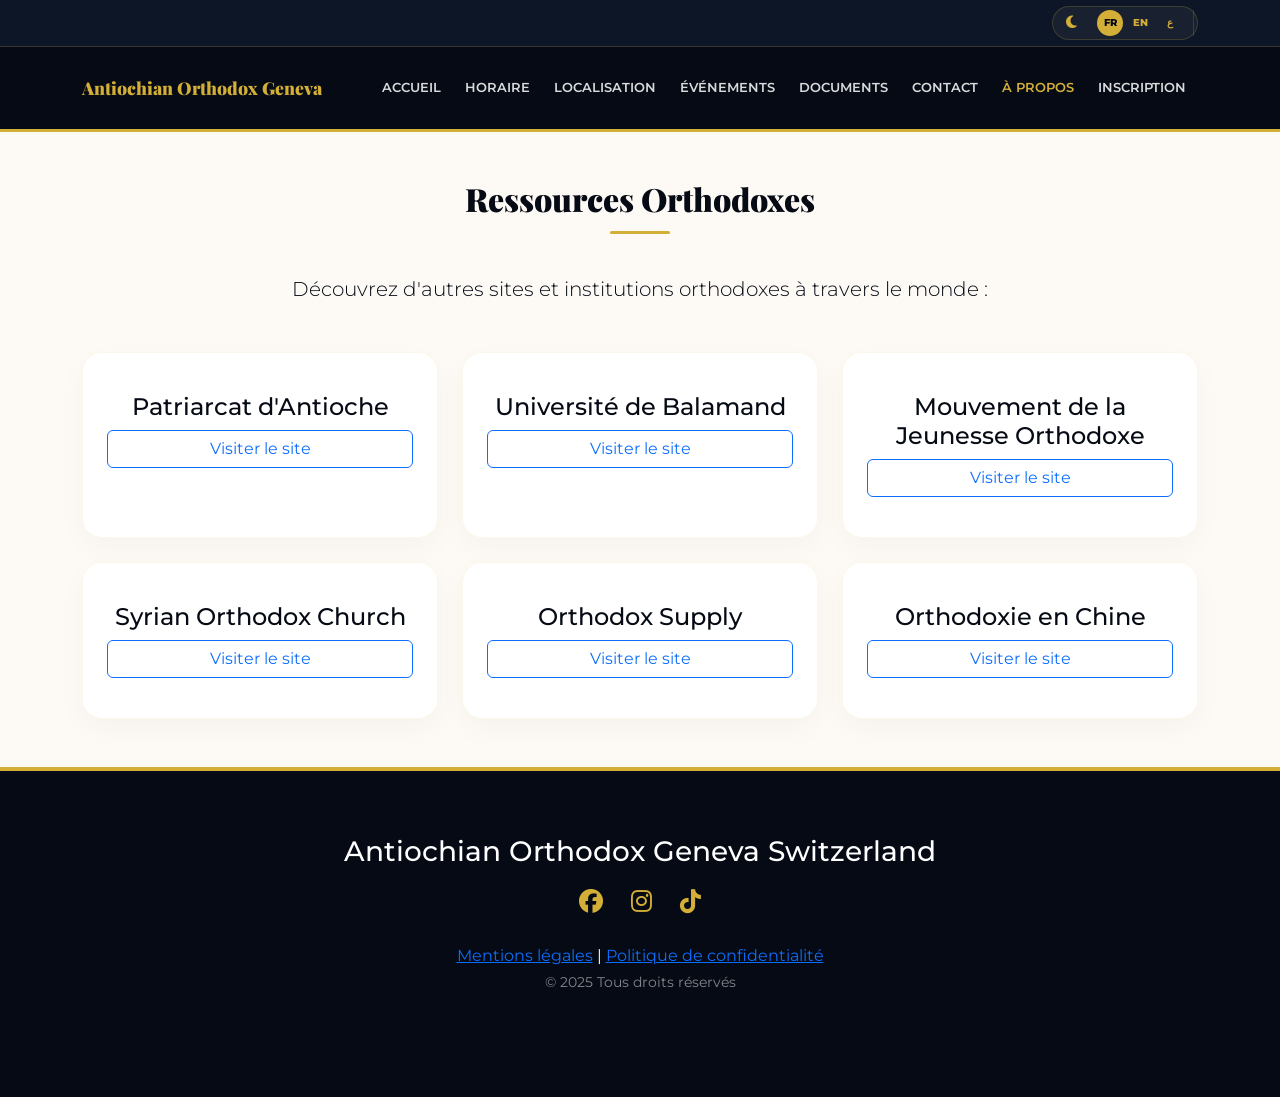
==== commit d2dc2185: "feat: Enhance PWA functionality and localization support - Added theme management script to `localis" ====
--- a/apropos.html
+++ b/apropos.html
@@ -2,6 +2,7 @@
 <html lang="fr">
 <head>
     <meta charset="UTF-8">
+    <script>document.documentElement.setAttribute('data-theme',localStorage.getItem('theme')||'light');</script>
     <meta name="viewport" content="width=device-width, initial-scale=1.0">
     <title data-i18n="about-seo-title">À propos - Église Antiochian Orthodox Geneva Switzerland</title>
     <link href="https://cdn.jsdelivr.net/npm/bootstrap@5.3.2/dist/css/bootstrap.min.css" rel="stylesheet">
--- a/style.css
+++ b/style.css
@@ -131,3 +131,133 @@
 footer { background: var(--primary-color) !important; padding: 4rem 0; border-top: 4px solid var(--gold-color); color: white; }
 .social-icons a { font-size: 1.5rem; margin: 0 12px; color: var(--gold-color) !important; }
 .app-bottom-nav { display: none; }
+
+/* ===== ANTI-FLASH : appliqué avant le rendu ===== */
+html:not([data-theme]) { visibility: hidden; }
+
+/* ===== BOUTON INSTALL CACHÉ PAR DÉFAUT ===== */
+#btnInstall { display: none; }
+
+/* ===== CURSEUR CROIX CHRÉTIENNE DORÉE ===== */
+html, body { cursor: url("data:image/svg+xml,%3Csvg xmlns='http://www.w3.org/2000/svg' width='32' height='32' viewBox='0 0 32 32'%3E%3Crect x='13' y='2' width='6' height='28' fill='%23D4AF37'/%3E%3Crect x='2' y='9' width='28' height='6' fill='%23D4AF37'/%3E%3C/svg%3E") 16 16, crosshair; }
+a, button, [role="button"], select, label, .btn-calendar, .btn-share, .btn-install-app { cursor: url("data:image/svg+xml,%3Csvg xmlns='http://www.w3.org/2000/svg' width='32' height='32' viewBox='0 0 32 32'%3E%3Crect x='13' y='2' width='6' height='28' fill='%23D4AF37'/%3E%3Crect x='2' y='9' width='28' height='6' fill='%23D4AF37'/%3E%3C/svg%3E") 16 16, pointer; }
+input, textarea { cursor: url("data:image/svg+xml,%3Csvg xmlns='http://www.w3.org/2000/svg' width='32' height='32' viewBox='0 0 32 32'%3E%3Crect x='13' y='2' width='6' height='28' fill='%23D4AF37'/%3E%3Crect x='2' y='9' width='28' height='6' fill='%23D4AF37'/%3E%3C/svg%3E") 16 16, text; }
+
+/* ===== SECTION TITLE ===== */
+.section-title {
+    font-family: 'Playfair Display', serif;
+    color: var(--primary-color);
+    font-size: 2rem;
+    font-weight: 900;
+    margin-bottom: 2.5rem;
+    position: relative;
+    padding-bottom: 1rem;
+}
+.section-title::after {
+    content: '';
+    position: absolute;
+    bottom: 0;
+    left: 50%;
+    transform: translateX(-50%);
+    width: 60px;
+    height: 3px;
+    background: var(--gold-color);
+    border-radius: 2px;
+}
+[data-theme="dark"] .section-title { color: var(--text-color); }
+
+/* ===== EFFET 3D CARTES D'ACCUEIL ===== */
+.info-card {
+    transform-style: preserve-3d;
+    will-change: transform;
+    transition: transform 0.12s ease, box-shadow 0.3s ease !important;
+}
+.info-card .fas, .info-card .far {
+    transition: transform 0.4s cubic-bezier(0.34, 1.56, 0.64, 1), filter 0.4s ease;
+    transform: translateZ(0px);
+    display: block;
+    font-size: 2.4rem;
+    margin-bottom: 0.8rem;
+    color: var(--gold-color);
+}
+.info-card:hover .fas, .info-card:hover .far {
+    transform: translateZ(45px) translateY(-10px) scale(1.15);
+    filter: drop-shadow(0 12px 20px rgba(212, 175, 55, 0.55));
+    color: var(--gold-bright) !important;
+}
+.info-card:hover {
+    box-shadow: 0 35px 65px rgba(0,0,0,0.18), 0 0 0 1px rgba(212, 175, 55, 0.25) !important;
+}
+
+/* ===== EVENT CARD ===== */
+.event-card {
+    background: var(--card-bg);
+    border: 1px solid rgba(212, 175, 55, 0.15);
+    border-radius: 20px;
+    overflow: hidden;
+    box-shadow: 0 10px 30px rgba(0,0,0,0.05);
+    transition: transform 0.3s ease, box-shadow 0.3s ease;
+    margin-bottom: 2rem;
+}
+.event-card:hover {
+    transform: translateY(-5px);
+    box-shadow: 0 20px 45px rgba(0,0,0,0.12);
+}
+.event-card .card-img-top {
+    height: 280px;
+    object-fit: cover;
+}
+.event-card .card-title {
+    font-family: 'Playfair Display', serif;
+    font-weight: 700;
+    color: var(--primary-color);
+    font-size: 1.4rem;
+}
+[data-theme="dark"] .event-card .card-title { color: var(--text-color); }
+
+/* ===== BOUTON CALENDRIER ===== */
+.btn-calendar {
+    background: var(--primary-color);
+    color: var(--gold-color) !important;
+    border: 2px solid var(--gold-color);
+    border-radius: 50px;
+    padding: 10px 24px;
+    font-weight: 700;
+    font-size: 0.78rem;
+    text-transform: uppercase;
+    letter-spacing: 0.5px;
+    transition: all 0.3s ease;
+    display: inline-flex;
+    align-items: center;
+    gap: 8px;
+}
+.btn-calendar:hover {
+    background: var(--gold-color);
+    color: var(--primary-color) !important;
+    transform: translateY(-2px);
+    box-shadow: 0 6px 18px rgba(212, 175, 55, 0.35);
+}
+
+/* ===== BOUTON INSCRIPTION ===== */
+.btn-gold-action {
+    background: var(--gold-color);
+    color: var(--primary-color) !important;
+    border: none;
+    border-radius: 50px;
+    padding: 14px 42px;
+    font-weight: 900;
+    font-size: 0.9rem;
+    text-transform: uppercase;
+    letter-spacing: 1px;
+    transition: all 0.3s ease;
+}
+.btn-gold-action:hover {
+    background: var(--gold-bright);
+    transform: translateY(-2px);
+    box-shadow: 0 10px 25px rgba(212, 175, 55, 0.4);
+}
+.text-gold { color: var(--gold-color) !important; }
+
+/* ===== NAVBAR HEIGHT STABLE ===== */
+.navbar { min-height: 85px !important; }
+.utility-bar { min-height: 42px !important; }
